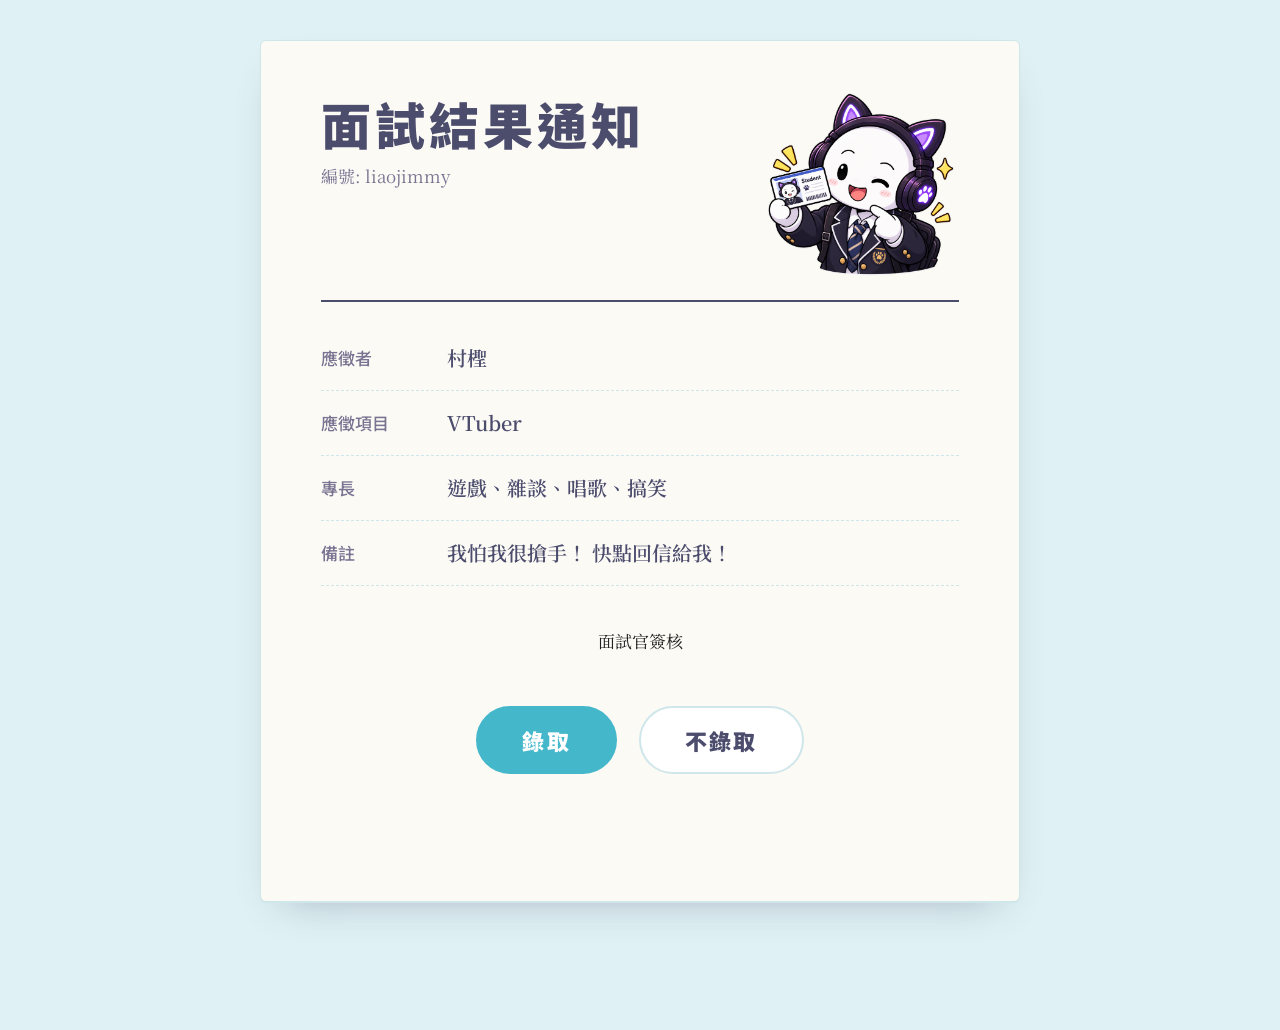
==== game/index.html @ b13d9668 "Add files via upload" ====
<!DOCTYPE html>
<html lang="zh-Hant">
<head>
<meta charset="utf-8">
<meta name="viewport" content="width=device-width, initial-scale=1">
<title>村檉 ｜ 面試結果通知</title>
<meta name="description" content="請面試官簽核：錄取，或是不錄取（如果按得到的話）。">

<link rel="preconnect" href="https://fonts.googleapis.com">
<link rel="preconnect" href="https://fonts.gstatic.com" crossorigin>
<link href="https://fonts.googleapis.com/css2?family=Noto+Sans+TC:wght@400;500;900&family=Noto+Serif+TC:wght@400;600;900&display=swap" rel="stylesheet">

<link rel="stylesheet" href="style.css">
</head>
<body>

<main class="stage">

  <!-- 面試結果單 -->
  <section class="sheet" id="sheet" aria-labelledby="sheet-title">

    <div class="sheet-head">
      <div>
        <h1 id="sheet-title">面試結果通知</h1>
        <p class="sheet-no">編號: liaojimmy</p>
      </div>
      <!-- 證件照。圖放在上一層資料夾，所以路徑是 ../ -->
      <img class="photo" src="../4.png" alt="村檉">
    </div>

    <dl class="fields">
      <div class="field"><dt>應徵者</dt><dd>村檉</dd></div>
      <div class="field"><dt>應徵項目</dt><dd>VTuber</dd></div>
      <div class="field"><dt>專長</dt><dd>遊戲、雜談、唱歌、搞笑</dd></div>
      <div class="field"><dt>備註</dt><dd>我怕我很搶手！ 快點回信給我！</dd></div>
    </dl>

    <div class="decision" id="decision">
      <p class="decision-label">面試官簽核</p>
      <div class="buttons" id="buttons">
        <button class="btn btn-yes" id="yesBtn" type="button">錄取</button>
        <button class="btn btn-no" id="noBtn" type="button">不錄取</button>
      </div>
      <!-- 按鈕逃跑時的碎碎念 -->
      <p class="note" id="note" aria-live="polite">&nbsp;</p>
    </div>

    <!-- 蓋章。按下錄取才會出現 -->
    <div class="stamp" id="stamp" aria-hidden="true">
      <span>錄取</span>
    </div>
  </section>

  <!-- 錄取之後才出現的區塊 -->
  <section class="after" id="after" hidden>
    <p class="after-text">謝謝面試官！那我們之後見囉 ٩(｡•ω•｡)و</p>
    <div class="after-links">
      <a href="mailto:liaojimmy05@gmail.com">寄信給我</a>
      <a href="../">回作品集</a>
    </div>
    <button class="retry" id="retryBtn" type="button">再審核一次</button>
  </section>

</main>

<script src="script.js"></script>
</body>
</html>
---- game/style.css ----
/* ===========================================================
   顏色設定 —— 跟作品集同一套，想改配色只要動這一區
   =========================================================== */
:root{
  --ink:     #4c4c6d;   /* 深紫灰：內文 */
  --purple:  #45b7cb;   /* 主色：錄取按鈕、標題 */
  --purple-dark: #2e98ab; /* 主色深一階：滑上去、按下去 */
  --paper:   #dff1f4;   /* 頁面底色：淡藍綠 */
  --dot:     #bfe0e6;   /* 底色上的小圓點 */
  --sheet:   #fbfaf5;   /* 結果單的紙色 */
  --line:    #cfe6ea;   /* 邊框線、填寫線 */
  --soft:    #bfe3ea;   /* focus 外框 */
  --muted:   #7a7391;   /* 次要文字 */
  --black:   #222222;   /* 簽核區的黑字 */
  --seal:    #c23a3a;   /* 印章紅，只有蓋章用 */
}

*{box-sizing:border-box;}

body{
  margin:0;
  min-height:100dvh;
  background-color:var(--paper);
  color:var(--ink);
  font-family:"Noto Serif TC", Georgia, serif;
  font-size:20px;
  line-height:1.8;
  -webkit-font-smoothing:antialiased;
  overflow-x:hidden;     /* 按鈕逃跑時不要撐出橫向捲軸 */
}

.stage{
  min-height:100dvh;
  display:flex;
  flex-direction:column;
  align-items:center;
  justify-content:center;
  gap:32px;
  padding:40px 20px;
}


/* ===========================================================
   結果單
   =========================================================== */
.sheet{
  position:relative;
  width:100%;
  max-width:760px;
  background:var(--sheet);
  border:1px solid var(--line);
  border-radius:6px;
  padding:52px 60px 44px;
  box-shadow:0 1px 0 var(--line), 0 18px 40px -24px rgba(76,76,109,.45);
}

.sheet-head{
  display:flex;
  justify-content:space-between;
  align-items:flex-start;
  gap:28px;
  padding-bottom:24px;
  border-bottom:2px solid var(--ink);
}

.sheet h1{
  margin:0;
  font-family:"Noto Sans TC", system-ui, sans-serif;
  font-weight:900;
  font-size:clamp(32px,6vw,50px);
  letter-spacing:.08em;
  line-height:1.2;
  color:var(--ink);
}

.sheet-no{
  margin:8px 0 0;
  font-size:17px;
  color:var(--muted);
}

/* 右上角的人物圖：已經去背，所以不加框、不裁切，
   寬高都不超過 200px，直的橫的圖都能自動縮放 */
.photo{
  display:block;
  width:auto;
  height:auto;
  max-width:200px;
  max-height:200px;
  flex:0 0 auto;
}

/* 表單欄位：標題 + 下底線，像手寫的申請表 */
.fields{margin:24px 0 0;}

.field{
  display:grid;
  grid-template-columns:5.5em 1fr;
  gap:16px;
  padding:14px 0;
  border-bottom:1px dashed var(--line);
}

.field dt{
  font-family:"Noto Sans TC", sans-serif;
  font-size:17px;
  font-weight:500;
  color:var(--muted);
  padding-top:3px;
}

.field dd{margin:0;font-weight:600;}


/* ===========================================================
   簽核區 + 兩顆按鈕
   =========================================================== */
.decision{
  margin-top:40px;
  text-align:center;
}

.decision-label{
  margin:0 0 44px;       /* 跟按鈕的距離，錄取變更大的話這裡加大 */
  font-size:17px;
  color:var(--black);
}

.buttons{
  display:flex;
  justify-content:center;
  align-items:center;
  gap:22px;
  min-height:80px;     /* 不錄取跑掉之後，這裡的高度不會塌下去 */
}

.btn{
  font-family:"Noto Sans TC", sans-serif;
  font-size:22px;
  font-weight:900;
  letter-spacing:.1em;
  padding:16px 44px;
  border-radius:999px;
  cursor:pointer;
  transition:transform .25s ease, background .2s, color .2s;
  -webkit-tap-highlight-color:transparent;
}

.btn:focus-visible{outline:3px solid var(--soft);outline-offset:3px;}

.btn-yes{
  background:var(--purple);
  color:#fff;
  border:2px solid var(--purple);
  transform:scale(var(--grow,1));   /* 不錄取逃越多次，錄取就越大 */
}
.btn-yes:hover{background:var(--purple-dark);border-color:var(--purple-dark);}
.btn-yes:active,
.btn-no.gave-up:active{background:var(--purple-dark);border-color:var(--purple-dark);}

.btn-no{
  background:#fff;
  color:var(--ink);
  border:2px solid var(--line);
  white-space:nowrap;
  z-index:50;
}

/* 逃跑中：脫離原本位置，自由移動（移動速度在 script.js 設定） */
.btn-no.is-running{
  position:fixed;
  margin:0;
}

/* 放棄抵抗之後，變成第二顆錄取 */
.btn-no.gave-up{
  background:var(--purple);
  color:#fff;
  border-color:var(--purple);
}

.note{
  margin:44px 0 0;       /* 跟按鈕的距離，錄取變更大的話這裡加大 */
  min-height:1.8em;
  font-size:18px;
  color:var(--black);
}


/* ===========================================================
   印章 —— 整頁唯一的大動作
   =========================================================== */
.stamp{
  position:absolute;
  right:70px;
  bottom:64px;
  width:180px;
  height:180px;
  display:grid;
  place-items:center;
  border:8px double var(--seal);
  border-radius:12px;
  color:var(--seal);
  font-family:"Noto Serif TC", serif;
  font-weight:900;
  font-size:60px;
  letter-spacing:.06em;
  opacity:0;
  transform:rotate(-14deg) scale(2.6);
  pointer-events:none;
  mix-blend-mode:multiply;
}

.stamp span{line-height:1;}

.sheet.is-stamped .stamp{
  animation:stamp .42s cubic-bezier(.3,1.6,.5,1) forwards;
}
.sheet.is-stamped{
  animation:thud .3s ease .32s;
}

@keyframes stamp{
  0%  {opacity:0;   transform:rotate(-14deg) scale(2.6);}
  70% {opacity:.92; transform:rotate(-14deg) scale(.94);}
  100%{opacity:.88; transform:rotate(-14deg) scale(1);}
}

@keyframes thud{
  0%,100%{transform:translate(0,0);}
  30%{transform:translate(2px,3px);}
  60%{transform:translate(-2px,-1px);}
}

/* 蓋完章後，簽核區淡掉 */
.sheet.is-stamped .decision{opacity:.35;pointer-events:none;transition:opacity .4s;}


/* ===========================================================
   錄取之後
   =========================================================== */
.after{
  width:100%;
  max-width:760px;
  text-align:center;
  animation:rise .5s ease both;
}

.thanks{
  width:100%;
  max-width:560px;
  height:auto;
  display:block;
  margin:0 auto;
  background:#fff;              /* 圖是白底，包成白卡片才不會像沒去背 */
  border:1px solid var(--line);
  border-radius:18px;
  padding:8px;
}

.after-text{margin:20px 0 22px;}

.after-links{
  display:flex;
  justify-content:center;
  gap:12px;
  flex-wrap:wrap;
}

.after-links a{
  font-family:"Noto Sans TC", sans-serif;
  font-weight:500;
  font-size:18px;
  text-decoration:none;
  color:var(--purple);
  background:#fff;
  border:1px solid var(--line);
  border-radius:999px;
  padding:12px 26px;
  transition:background .2s, color .2s;
}
.after-links a:hover{background:var(--purple);color:#fff;}
.after-links a:focus-visible,
.retry:focus-visible{outline:3px solid var(--soft);outline-offset:2px;}

.retry{
  margin-top:18px;
  background:none;
  border:none;
  font:inherit;
  font-size:16px;
  color:var(--muted);
  text-decoration:underline;
  cursor:pointer;
}

@keyframes rise{
  from{opacity:0;transform:translateY(12px);}
  to  {opacity:1;transform:none;}
}


/* ===========================================================
   手機版
   =========================================================== */
@media(max-width:600px){
  body{font-size:17px;}
  .sheet{padding:28px 22px 26px;}
  .sheet-no{font-size:14px;}
  .photo{max-width:110px;max-height:110px;}
  .field{grid-template-columns:4.8em 1fr;gap:12px;padding:10px 0;}
  .field dt{font-size:14px;}
  .decision-label{font-size:14px;margin-bottom:32px;}
  .btn{font-size:18px;padding:12px 30px;}
  .note{font-size:15px;margin-top:32px;}
  .stamp{width:112px;height:112px;font-size:38px;border-width:6px;right:18px;bottom:40px;}
  .after-links a{font-size:15px;padding:9px 18px;}
}

/* 系統設定「減少動態」的人：拿掉彈跳和震動 */
@media(prefers-reduced-motion:reduce){
  .btn{transition:none;}
  .sheet.is-stamped{animation:none;}
  .sheet.is-stamped .stamp{animation:none;opacity:.88;transform:rotate(-14deg);}
  .after{animation:none;}
}
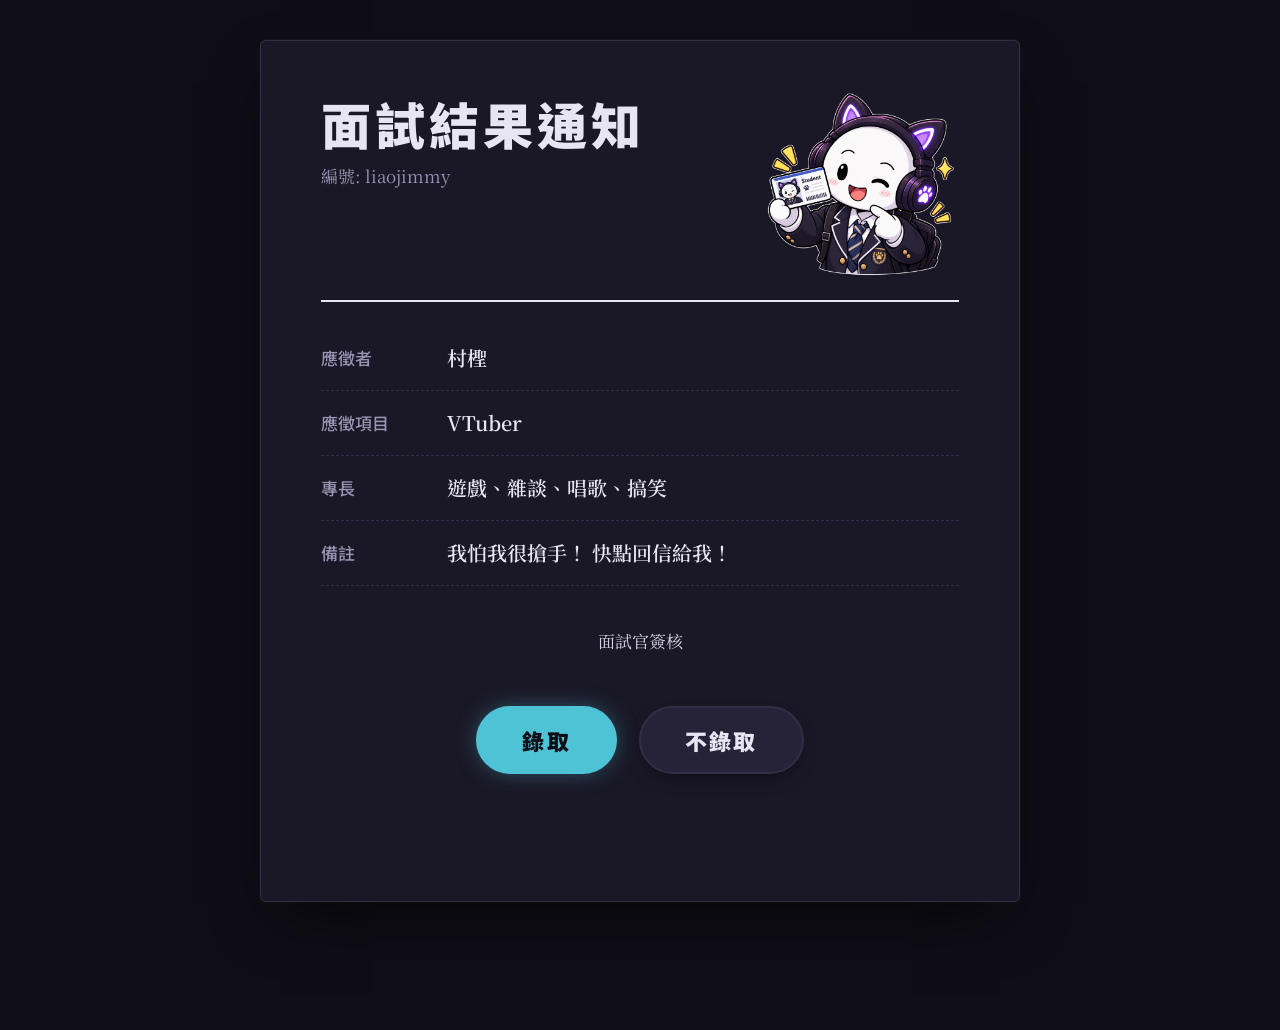
==== commit 3785ccf1: "Add files via upload" ====
--- a/game/index.html
+++ b/game/index.html
@@ -56,6 +56,7 @@
     <p class="after-text">謝謝面試官！那我們之後見囉 ٩(｡•ω•｡)و</p>
     <div class="after-links">
       <a href="mailto:liaojimmy05@gmail.com">寄信給我</a>
+      <a href="../stock/index.html">股票遊戲</a>
       <a href="../">回作品集</a>
     </div>
     <button class="retry" id="retryBtn" type="button">再審核一次</button>
--- a/game/style.css
+++ b/game/style.css
@@ -1,18 +1,21 @@
 /* ===========================================================
-   顏色設定 —— 跟作品集同一套，想改配色只要動這一區
+   顏色設定 —— 黑底版，跟村檉概念股同一套，想改配色只要動這一區
    =========================================================== */
 :root{
-  --ink:     #4c4c6d;   /* 深紫灰：內文 */
-  --purple:  #45b7cb;   /* 主色：錄取按鈕、標題 */
-  --purple-dark: #2e98ab; /* 主色深一階：滑上去、按下去 */
-  --paper:   #dff1f4;   /* 頁面底色：淡藍綠 */
-  --dot:     #bfe0e6;   /* 底色上的小圓點 */
-  --sheet:   #fbfaf5;   /* 結果單的紙色 */
-  --line:    #cfe6ea;   /* 邊框線、填寫線 */
-  --soft:    #bfe3ea;   /* focus 外框 */
-  --muted:   #7a7391;   /* 次要文字 */
-  --black:   #222222;   /* 簽核區的黑字 */
-  --seal:    #c23a3a;   /* 印章紅，只有蓋章用 */
+  color-scheme:dark;
+
+  --ink:     #e7e5f1;   /* 內文：偏白的淡紫灰 */
+  --purple:  #4fc3d6;   /* 主色：錄取按鈕、連結 */
+  --purple-dark: #38a9bc; /* 主色深一階：滑上去、按下去 */
+  --on-purple: #0f0e17; /* 主色按鈕上的字：亮色按鈕配深色字比較清楚 */
+  --paper:   #0f0e17;   /* 頁面底色：接近黑 */
+  --sheet:   #1a1826;   /* 結果單的底色 */
+  --raised:  #262338;   /* 不錄取按鈕：比結果單再亮一階，逃跑到外面時也看得到 */
+  --line:    #322f45;   /* 邊框線、填寫線 */
+  --soft:    #4fc3d6;   /* focus 外框 */
+  --muted:   #9893b2;   /* 次要文字 */
+  --black:   #d4d1e3;   /* 原本黑字的地方，黑底改成淺色 */
+  --seal:    #ff5c5c;   /* 印章紅，只有蓋章用 */
 }
 
 *{box-sizing:border-box;}
@@ -51,7 +54,7 @@
   border:1px solid var(--line);
   border-radius:6px;
   padding:52px 60px 44px;
-  box-shadow:0 1px 0 var(--line), 0 18px 40px -24px rgba(76,76,109,.45);
+  box-shadow:0 0 0 1px rgba(255,255,255,.02), 0 24px 60px -20px rgba(0,0,0,.8);
 }
 
 .sheet-head{
@@ -150,20 +153,22 @@
 
 .btn-yes{
   background:var(--purple);
-  color:#fff;
+  color:var(--on-purple);
   border:2px solid var(--purple);
   transform:scale(var(--grow,1));   /* 不錄取逃越多次，錄取就越大 */
+  box-shadow:0 0 24px -6px rgba(79,195,214,.6);
 }
 .btn-yes:hover{background:var(--purple-dark);border-color:var(--purple-dark);}
 .btn-yes:active,
 .btn-no.gave-up:active{background:var(--purple-dark);border-color:var(--purple-dark);}
 
 .btn-no{
-  background:#fff;
+  background:var(--raised);
   color:var(--ink);
   border:2px solid var(--line);
   white-space:nowrap;
   z-index:50;
+  box-shadow:0 8px 20px -10px rgba(0,0,0,.8);
 }
 
 /* 逃跑中：脫離原本位置，自由移動（移動速度在 script.js 設定） */
@@ -175,8 +180,9 @@
 /* 放棄抵抗之後，變成第二顆錄取 */
 .btn-no.gave-up{
   background:var(--purple);
-  color:#fff;
+  color:var(--on-purple);
   border-color:var(--purple);
+  box-shadow:0 0 24px -6px rgba(79,195,214,.6);
 }
 
 .note{
@@ -189,6 +195,7 @@
 
 /* ===========================================================
    印章 —— 整頁唯一的大動作
+   黑底上「色彩增值」會讓印章消失，所以改成紅色加一點光暈
    =========================================================== */
 .stamp{
   position:absolute;
@@ -208,7 +215,8 @@
   opacity:0;
   transform:rotate(-14deg) scale(2.6);
   pointer-events:none;
-  mix-blend-mode:multiply;
+  text-shadow:0 0 18px rgba(255,92,92,.35);
+  box-shadow:0 0 24px rgba(255,92,92,.25), inset 0 0 18px rgba(255,92,92,.15);
 }
 
 .stamp span{line-height:1;}
@@ -273,13 +281,13 @@
   font-size:18px;
   text-decoration:none;
   color:var(--purple);
-  background:#fff;
+  background:var(--sheet);
   border:1px solid var(--line);
   border-radius:999px;
   padding:12px 26px;
   transition:background .2s, color .2s;
 }
-.after-links a:hover{background:var(--purple);color:#fff;}
+.after-links a:hover{background:var(--purple);color:var(--on-purple);}
 .after-links a:focus-visible,
 .retry:focus-visible{outline:3px solid var(--soft);outline-offset:2px;}
 
